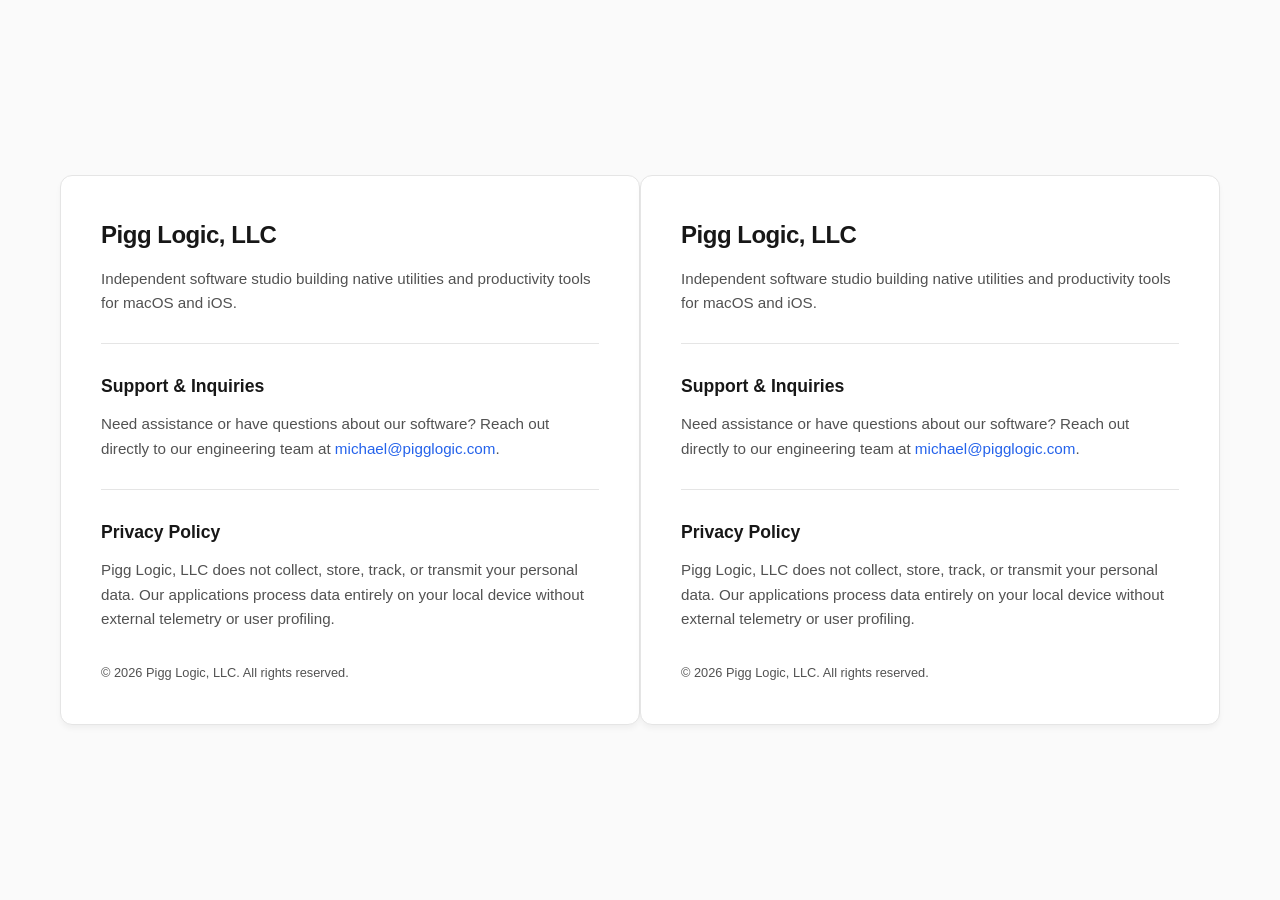
==== index.html @ 46b2660d "Add index.html for Pigg Logic, LLC This commit adds a new HTML file for Pigg Logic, LLC, including s" ====
<!DOCTYPE html>
<html lang="en">
<head>
  <meta charset="UTF-8">
  <meta name="viewport" content="width=device-width, initial-scale=1.0">
  <title>Pigg Logic, LLC</title>
  <style>
    :root {
      --bg: #fafafa;
      --card-bg: #ffffff;
      --text: #171717;
      --text-muted: #525252;
      --border: #e5e5e5;
      --accent: #2563eb;
    }
    @media (prefers-color-scheme: dark) {
      :root {
        --bg: #0f172a;
        --card-bg: #1e293b;
        --text: #f8fafc;
        --text-muted: #94a3b8;
        --border: #334155;
        --accent: #38bdf8;
      }
    }
    * {
      box-sizing: border-box;
      margin: 0;
      padding: 0;
    }
    body {
      font-family: -apple-system, BlinkMacSystemFont, "SF Pro Display", "Segoe UI", Roboto, Helvetica, Arial, sans-serif;
      background-color: var(--bg);
      color: var(--text);
      line-height: 1.6;
      display: flex;
      justify-content: center;
      align-items: center;
      min-height: 100vh;
      padding: 24px;
    }
    main {
      max-width: 580px;
      width: 100%;
      background: var(--card-bg);
      border: 1px solid var(--border);
      border-radius: 12px;
      padding: 40px;
      box-shadow: 0 4px 6px -1px rgba(0, 0, 0, 0.05);
    }
    header {
      margin-bottom: 24px;
    }
    h1 {
      font-size: 1.5rem;
      font-weight: 600;
      letter-spacing: -0.02em;
    }
    p {
      color: var(--text-muted);
      font-size: 0.95rem;
      margin-top: 12px;
    }
    hr {
      border: 0;
      border-top: 1px solid var(--border);
      margin: 28px 0;
    }
    h2 {
      font-size: 1.1rem;
      font-weight: 600;
      margin-bottom: 8px;
    }
    a {
      color: var(--accent);
      text-decoration: none;
    }
    a:hover {
      text-decoration: underline;
    }
    footer {
      margin-top: 32px;
      font-size: 0.8rem;
      color: var(--text-muted);
    }
  </style>
</head>
<body>
  <main>
    <header>
      <h1>Pigg Logic, LLC</h1>
      <p>Independent software studio building native utilities and productivity tools for macOS and iOS.</p>
    </header>

    <hr>

    <section id="support">
      <h2>Support & Inquiries</h2>
      <p>Need assistance or have questions about our software? Reach out directly to our engineering team at <a href="mailto:michael@pigglogic.com">michael@pigglogic.com</a>.</p>
    </section>

    <hr>

    <section id="privacy">
      <h2>Privacy Policy</h2>
      <p>Pigg Logic, LLC does not collect, store, track, or transmit your personal data. Our applications process data entirely on your local device without external telemetry or user profiling.</p>
    </section>

    <footer>
      &copy; 2026 Pigg Logic, LLC. All rights reserved.
    </footer>
  </main>
</body>
</html><!DOCTYPE html>
<html lang="en">
<head>
  <meta charset="UTF-8">
  <meta name="viewport" content="width=device-width, initial-scale=1.0">
  <title>Pigg Logic, LLC</title>
  <style>
    :root {
      --bg: #fafafa;
      --card-bg: #ffffff;
      --text: #171717;
      --text-muted: #525252;
      --border: #e5e5e5;
      --accent: #2563eb;
    }
    @media (prefers-color-scheme: dark) {
      :root {
        --bg: #0f172a;
        --card-bg: #1e293b;
        --text: #f8fafc;
        --text-muted: #94a3b8;
        --border: #334155;
        --accent: #38bdf8;
      }
    }
    * {
      box-sizing: border-box;
      margin: 0;
      padding: 0;
    }
    body {
      font-family: -apple-system, BlinkMacSystemFont, "SF Pro Display", "Segoe UI", Roboto, Helvetica, Arial, sans-serif;
      background-color: var(--bg);
      color: var(--text);
      line-height: 1.6;
      display: flex;
      justify-content: center;
      align-items: center;
      min-height: 100vh;
      padding: 24px;
    }
    main {
      max-width: 580px;
      width: 100%;
      background: var(--card-bg);
      border: 1px solid var(--border);
      border-radius: 12px;
      padding: 40px;
      box-shadow: 0 4px 6px -1px rgba(0, 0, 0, 0.05);
    }
    header {
      margin-bottom: 24px;
    }
    h1 {
      font-size: 1.5rem;
      font-weight: 600;
      letter-spacing: -0.02em;
    }
    p {
      color: var(--text-muted);
      font-size: 0.95rem;
      margin-top: 12px;
    }
    hr {
      border: 0;
      border-top: 1px solid var(--border);
      margin: 28px 0;
    }
    h2 {
      font-size: 1.1rem;
      font-weight: 600;
      margin-bottom: 8px;
    }
    a {
      color: var(--accent);
      text-decoration: none;
    }
    a:hover {
      text-decoration: underline;
    }
    footer {
      margin-top: 32px;
      font-size: 0.8rem;
      color: var(--text-muted);
    }
  </style>
</head>
<body>
  <main>
    <header>
      <h1>Pigg Logic, LLC</h1>
      <p>Independent software studio building native utilities and productivity tools for macOS and iOS.</p>
    </header>

    <hr>

    <section id="support">
      <h2>Support & Inquiries</h2>
      <p>Need assistance or have questions about our software? Reach out directly to our engineering team at <a href="mailto:michael@pigglogic.com">michael@pigglogic.com</a>.</p>
    </section>

    <hr>

    <section id="privacy">
      <h2>Privacy Policy</h2>
      <p>Pigg Logic, LLC does not collect, store, track, or transmit your personal data. Our applications process data entirely on your local device without external telemetry or user profiling.</p>
    </section>

    <footer>
      &copy; 2026 Pigg Logic, LLC. All rights reserved.
    </footer>
  </main>
</body>
</html>
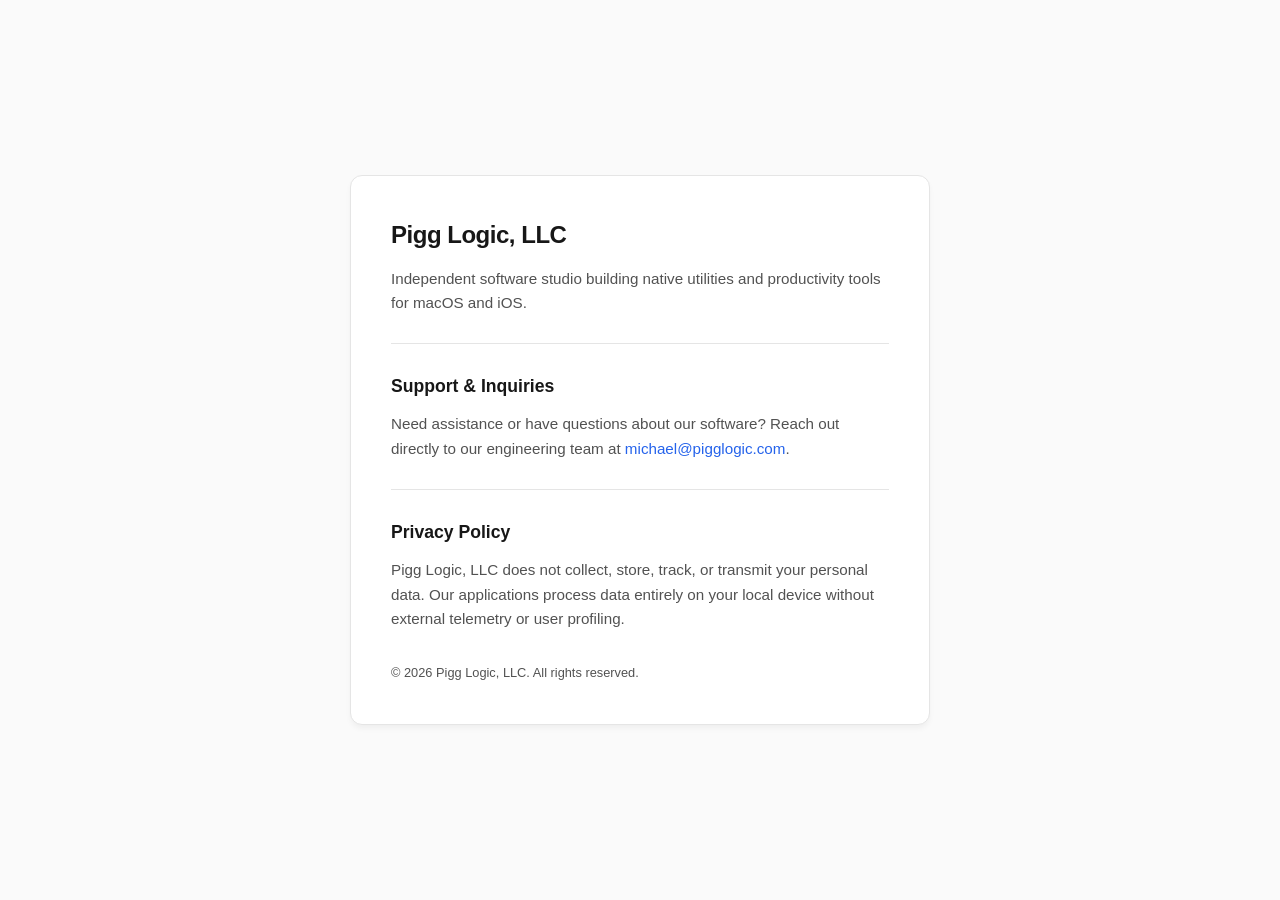
==== commit 5ad06d10: "Fix paste duplication" ====
--- a/index.html
+++ b/index.html
@@ -111,117 +111,4 @@
     </footer>
   </main>
 </body>
-</html><!DOCTYPE html>
-<html lang="en">
-<head>
-  <meta charset="UTF-8">
-  <meta name="viewport" content="width=device-width, initial-scale=1.0">
-  <title>Pigg Logic, LLC</title>
-  <style>
-    :root {
-      --bg: #fafafa;
-      --card-bg: #ffffff;
-      --text: #171717;
-      --text-muted: #525252;
-      --border: #e5e5e5;
-      --accent: #2563eb;
-    }
-    @media (prefers-color-scheme: dark) {
-      :root {
-        --bg: #0f172a;
-        --card-bg: #1e293b;
-        --text: #f8fafc;
-        --text-muted: #94a3b8;
-        --border: #334155;
-        --accent: #38bdf8;
-      }
-    }
-    * {
-      box-sizing: border-box;
-      margin: 0;
-      padding: 0;
-    }
-    body {
-      font-family: -apple-system, BlinkMacSystemFont, "SF Pro Display", "Segoe UI", Roboto, Helvetica, Arial, sans-serif;
-      background-color: var(--bg);
-      color: var(--text);
-      line-height: 1.6;
-      display: flex;
-      justify-content: center;
-      align-items: center;
-      min-height: 100vh;
-      padding: 24px;
-    }
-    main {
-      max-width: 580px;
-      width: 100%;
-      background: var(--card-bg);
-      border: 1px solid var(--border);
-      border-radius: 12px;
-      padding: 40px;
-      box-shadow: 0 4px 6px -1px rgba(0, 0, 0, 0.05);
-    }
-    header {
-      margin-bottom: 24px;
-    }
-    h1 {
-      font-size: 1.5rem;
-      font-weight: 600;
-      letter-spacing: -0.02em;
-    }
-    p {
-      color: var(--text-muted);
-      font-size: 0.95rem;
-      margin-top: 12px;
-    }
-    hr {
-      border: 0;
-      border-top: 1px solid var(--border);
-      margin: 28px 0;
-    }
-    h2 {
-      font-size: 1.1rem;
-      font-weight: 600;
-      margin-bottom: 8px;
-    }
-    a {
-      color: var(--accent);
-      text-decoration: none;
-    }
-    a:hover {
-      text-decoration: underline;
-    }
-    footer {
-      margin-top: 32px;
-      font-size: 0.8rem;
-      color: var(--text-muted);
-    }
-  </style>
-</head>
-<body>
-  <main>
-    <header>
-      <h1>Pigg Logic, LLC</h1>
-      <p>Independent software studio building native utilities and productivity tools for macOS and iOS.</p>
-    </header>
-
-    <hr>
-
-    <section id="support">
-      <h2>Support & Inquiries</h2>
-      <p>Need assistance or have questions about our software? Reach out directly to our engineering team at <a href="mailto:michael@pigglogic.com">michael@pigglogic.com</a>.</p>
-    </section>
-
-    <hr>
-
-    <section id="privacy">
-      <h2>Privacy Policy</h2>
-      <p>Pigg Logic, LLC does not collect, store, track, or transmit your personal data. Our applications process data entirely on your local device without external telemetry or user profiling.</p>
-    </section>
-
-    <footer>
-      &copy; 2026 Pigg Logic, LLC. All rights reserved.
-    </footer>
-  </main>
-</body>
 </html>
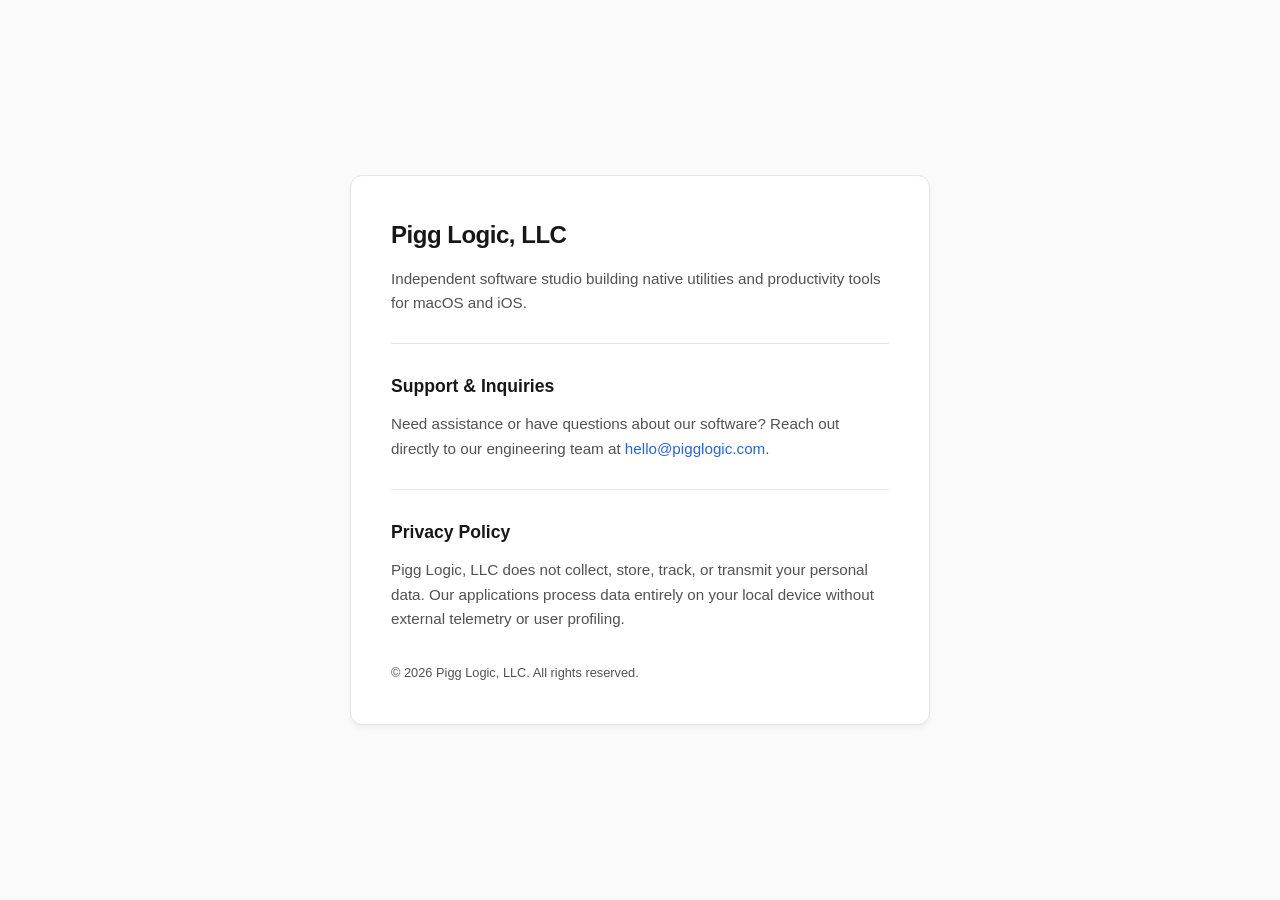
==== commit e43d8c25: "Update support email address in index.html" ====
--- a/index.html
+++ b/index.html
@@ -96,7 +96,7 @@
 
     <section id="support">
       <h2>Support & Inquiries</h2>
-      <p>Need assistance or have questions about our software? Reach out directly to our engineering team at <a href="mailto:michael@pigglogic.com">michael@pigglogic.com</a>.</p>
+      <p>Need assistance or have questions about our software? Reach out directly to our engineering team at <a href="mailto:hello@pigglogic.com">hello@pigglogic.com</a>.</p>
     </section>
 
     <hr>
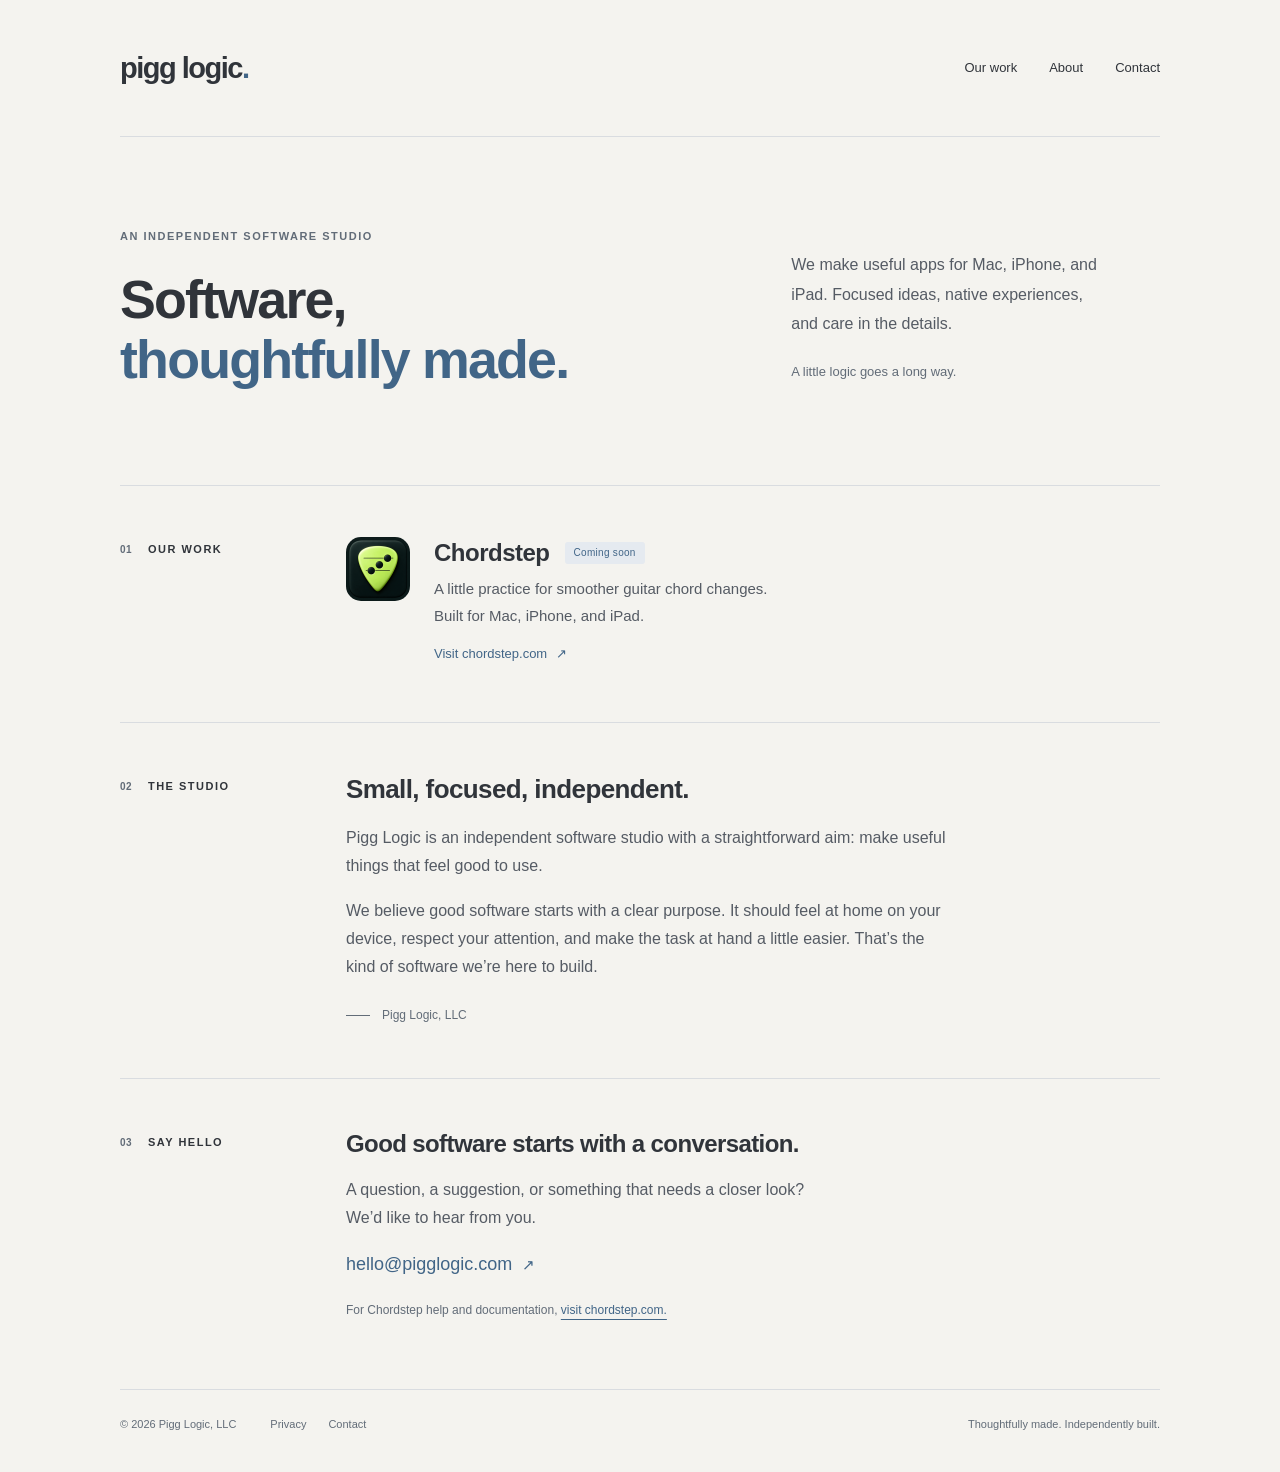
==== commit 2b7ad831: "Redesign Pigg Logic company website" ====
--- a/index.html
+++ b/index.html
@@ -1,114 +1,80 @@
 <!DOCTYPE html>
 <html lang="en">
 <head>
-  <meta charset="UTF-8">
-  <meta name="viewport" content="width=device-width, initial-scale=1.0">
-  <title>Pigg Logic, LLC</title>
-  <style>
-    :root {
-      --bg: #fafafa;
-      --card-bg: #ffffff;
-      --text: #171717;
-      --text-muted: #525252;
-      --border: #e5e5e5;
-      --accent: #2563eb;
-    }
-    @media (prefers-color-scheme: dark) {
-      :root {
-        --bg: #0f172a;
-        --card-bg: #1e293b;
-        --text: #f8fafc;
-        --text-muted: #94a3b8;
-        --border: #334155;
-        --accent: #38bdf8;
-      }
-    }
-    * {
-      box-sizing: border-box;
-      margin: 0;
-      padding: 0;
-    }
-    body {
-      font-family: -apple-system, BlinkMacSystemFont, "SF Pro Display", "Segoe UI", Roboto, Helvetica, Arial, sans-serif;
-      background-color: var(--bg);
-      color: var(--text);
-      line-height: 1.6;
-      display: flex;
-      justify-content: center;
-      align-items: center;
-      min-height: 100vh;
-      padding: 24px;
-    }
-    main {
-      max-width: 580px;
-      width: 100%;
-      background: var(--card-bg);
-      border: 1px solid var(--border);
-      border-radius: 12px;
-      padding: 40px;
-      box-shadow: 0 4px 6px -1px rgba(0, 0, 0, 0.05);
-    }
-    header {
-      margin-bottom: 24px;
-    }
-    h1 {
-      font-size: 1.5rem;
-      font-weight: 600;
-      letter-spacing: -0.02em;
-    }
-    p {
-      color: var(--text-muted);
-      font-size: 0.95rem;
-      margin-top: 12px;
-    }
-    hr {
-      border: 0;
-      border-top: 1px solid var(--border);
-      margin: 28px 0;
-    }
-    h2 {
-      font-size: 1.1rem;
-      font-weight: 600;
-      margin-bottom: 8px;
-    }
-    a {
-      color: var(--accent);
-      text-decoration: none;
-    }
-    a:hover {
-      text-decoration: underline;
-    }
-    footer {
-      margin-top: 32px;
-      font-size: 0.8rem;
-      color: var(--text-muted);
-    }
-  </style>
+  <meta charset="utf-8">
+  <meta name="viewport" content="width=device-width, initial-scale=1">
+  <meta name="color-scheme" content="light dark">
+  <meta name="theme-color" content="#f4f3ef" media="(prefers-color-scheme: light)">
+  <meta name="theme-color" content="#1f2227" media="(prefers-color-scheme: dark)">
+  <title>Pigg Logic — Independent software, thoughtfully made.</title>
+  <meta name="description" content="Pigg Logic is an independent software studio building thoughtful native apps for Mac, iPhone, and iPad.">
+  <link rel="canonical" href="https://pigglogic.com/">
+  <meta property="og:title" content="Pigg Logic — Independent software, thoughtfully made.">
+  <meta property="og:description" content="A small, independent studio building native apps for Mac, iPhone, and iPad.">
+  <meta property="og:type" content="website">
+  <meta property="og:url" content="https://pigglogic.com/">
+  <link rel="icon" href="/assets/favicon.svg" type="image/svg+xml">
+  <link rel="stylesheet" href="/assets/site.css">
 </head>
 <body>
-  <main>
-    <header>
-      <h1>Pigg Logic, LLC</h1>
-      <p>Independent software studio building native utilities and productivity tools for macOS and iOS.</p>
+  <a class="skip-link" href="#main">Skip to content</a>
+  <div class="site-shell">
+    <header class="site-header">
+      <a class="wordmark" href="/" aria-label="Pigg Logic home">pigg logic<span class="brand-period">.</span></a>
+      <nav aria-label="Main navigation">
+        <a href="#work">Our work</a>
+        <a href="#about">About</a>
+        <a href="#support">Contact</a>
+      </nav>
     </header>
-
-    <hr>
-
-    <section id="support">
-      <h2>Support & Inquiries</h2>
-      <p>Need assistance or have questions about our software? Reach out directly to our engineering team at <a href="mailto:hello@pigglogic.com">hello@pigglogic.com</a>.</p>
-    </section>
-
-    <hr>
-
-    <section id="privacy">
-      <h2>Privacy Policy</h2>
-      <p>Pigg Logic, LLC does not collect, store, track, or transmit your personal data. Our applications process data entirely on your local device without external telemetry or user profiling.</p>
-    </section>
-
-    <footer>
-      &copy; 2026 Pigg Logic, LLC. All rights reserved.
+    <main id="main" tabindex="-1">
+      <section class="intro" aria-labelledby="intro-heading">
+        <div>
+          <p class="eyebrow">An independent software studio</p>
+          <h1 id="intro-heading">Software,<br><span class="headline-accent">thoughtfully made.</span></h1>
+        </div>
+        <div class="intro-note">
+          <p>We make useful apps for Mac, iPhone, and iPad. Focused ideas, native experiences, and care in the details.</p>
+          <p class="small-note">A little logic goes a long way.</p>
+        </div>
+      </section>
+      <section class="editorial-section" id="work" aria-labelledby="work-heading">
+        <div class="section-label"><span class="section-number" aria-hidden="true">01</span><h2 id="work-heading">Our work</h2></div>
+        <div>
+          <article class="app-listing">
+            <a class="app-icon-link" href="https://chordstep.com/" aria-label="Visit the Chordstep website"><img class="app-icon" src="/assets/chordstep-icon.png" alt="" width="64" height="64"></a>
+            <div class="app-copy">
+              <div class="app-heading"><h3><a href="https://chordstep.com/">Chordstep</a></h3><span class="release-status">Coming soon</span></div>
+              <p>A little practice for smoother guitar chord changes.<br class="desktop-break"> Built for Mac, iPhone, and iPad.</p>
+              <a class="text-link" href="https://chordstep.com/">Visit chordstep.com <span aria-hidden="true">↗</span></a>
+            </div>
+          </article>
+        </div>
+      </section>
+      <section class="editorial-section" id="about" aria-labelledby="about-heading">
+        <div class="section-label"><span class="section-number" aria-hidden="true">02</span><h2 id="about-heading">The studio</h2></div>
+        <div class="prose studio-copy">
+          <h3 class="section-title">Small, focused, independent.</h3>
+          <p>Pigg Logic is an independent software studio with a straightforward aim: make useful things that feel good to use.</p>
+          <p>We believe good software starts with a clear purpose. It should feel at home on your device, respect your attention, and make the task at hand a little easier. That’s the kind of software we’re here to build.</p>
+          <p class="studio-signoff"><span class="small-rule" aria-hidden="true"></span>Pigg Logic, LLC</p>
+        </div>
+      </section>
+      <section class="editorial-section contact-section" id="support" aria-labelledby="contact-heading">
+        <div class="section-label"><span class="section-number" aria-hidden="true">03</span><h2 id="contact-heading">Say hello</h2></div>
+        <div class="prose">
+          <h3 class="section-title">Good software starts with a conversation.</h3>
+          <p>A question, a suggestion, or something that needs a closer look?<br class="desktop-break"> We’d like to hear from you.</p>
+          <a class="email-link" href="mailto:hello@pigglogic.com">hello@pigglogic.com <span aria-hidden="true">↗</span></a>
+          <p class="support-note">For Chordstep help and documentation, <a class="inline-link" href="https://chordstep.com/">visit chordstep.com.</a></p>
+        </div>
+      </section>
+    </main>
+    <footer class="site-footer">
+      <p>© 2026 Pigg Logic, LLC</p>
+      <div class="footer-links"><a href="/privacy/" id="privacy">Privacy</a><a href="mailto:hello@pigglogic.com">Contact</a></div>
+      <p class="footer-note">Thoughtfully made. Independently built.</p>
     </footer>
-  </main>
+  </div>
 </body>
 </html>
--- a/assets/site.css
+++ b/assets/site.css
@@ -0,0 +1,161 @@
+/* System fonts and local assets keep the site self-contained. */
+:root {
+  color-scheme: light dark;
+  --paper: #f4f3ef;
+  --ink: #30343a;
+  --body: #555b64;
+  --muted: #626c78;
+  --accent: #416587;
+  --accent-wash: #e5eaf0;
+  --rule: #d9dce0;
+  --selection: #d4e0ec;
+  --sans: -apple-system, BlinkMacSystemFont, "Segoe UI", "Helvetica Neue", Helvetica, Arial, sans-serif;
+}
+@media (prefers-color-scheme: dark) {
+  :root {
+    --paper: #1f2227;
+    --ink: #efeee9;
+    --body: #bfc4cc;
+    --muted: #9fa9b6;
+    --accent: #9cb8d1;
+    --accent-wash: #2b3948;
+    --rule: #3a414a;
+    --selection: #344d65;
+  }
+}
+* { box-sizing: border-box; }
+html { scroll-padding-top: 32px; }
+body { margin: 0; background: var(--paper); color: var(--ink); font-family: var(--sans); font-size: 16px; line-height: 1.75; -webkit-font-smoothing: antialiased; }
+::selection { background: var(--selection); color: var(--ink); }
+a { color: inherit; text-decoration-thickness: 1px; text-underline-offset: 5px; }
+a:hover { color: var(--accent); }
+a:focus-visible { outline: 2px solid var(--accent); outline-offset: 6px; border-radius: 2px; }
+img { display: block; max-width: 100%; height: auto; }
+h1, h2, h3, p { margin: 0; }
+main:focus { outline: none; }
+.site-shell { width: min(100% - 112px, 1040px); margin-inline: auto; }
+.site-header { min-height: 137px; display: flex; align-items: center; justify-content: space-between; gap: 32px; border-bottom: 1px solid var(--rule); }
+.wordmark { color: var(--ink); font-size: 29px; line-height: 1.2; font-weight: 730; letter-spacing: -1.5px; text-decoration: none; white-space: nowrap; }
+.brand-period { color: var(--accent); }
+.site-header nav { display: flex; align-items: center; gap: 32px; font-size: 13px; }
+.site-header nav a { text-decoration: none; }
+.site-header nav a:hover, .site-header nav a[aria-current="page"] { text-decoration: underline; }
+.site-header nav span { display: inline-block; margin-left: 3px; color: var(--muted); }
+.skip-link { position: fixed; top: 12px; left: 12px; padding: 10px 18px; background: var(--ink); color: var(--paper); transform: translateY(-160%); z-index: 10; }
+.skip-link:focus { transform: translateY(0); color: var(--paper); }
+.intro { display: grid; grid-template-columns: 1.3fr 0.8fr; gap: 72px; padding-block: 91px 95px; align-items: end; }
+.eyebrow, .section-label { font-size: 11px; line-height: 1.5; letter-spacing: 1.5px; text-transform: uppercase; font-weight: 550; }
+.eyebrow { margin-bottom: 24px; color: var(--muted); }
+h1 { font-size: clamp(38px, 4.2vw, 56px); line-height: 1.13; letter-spacing: -1.8px; font-weight: 600; }
+.headline-accent { color: var(--accent); }
+.intro-note { padding-bottom: 6px; color: var(--body); font-size: 16px; line-height: 1.85; max-width: 310px; }
+.intro-note .small-note { margin-top: 21px; color: var(--muted); font-size: 13px; }
+.editorial-section { display: grid; grid-template-columns: 190px minmax(0, 1fr); gap: 36px; padding-block: 48px 52px; border-top: 1px solid var(--rule); scroll-margin-top: 24px; }
+.section-label { display: flex; align-items: baseline; gap: 16px; padding-top: 7px; color: var(--muted); }
+.section-label h2 { font: inherit; color: var(--ink); }
+.section-number { font-size: 10px; letter-spacing: 0.4px; font-variant-numeric: tabular-nums; }
+.app-listing { display: flex; align-items: flex-start; gap: 24px; padding-block: 3px; }
+.app-icon-link { flex-shrink: 0; border-radius: 15px; }
+.app-icon { width: 64px; border-radius: 15px; }
+.app-heading { display: flex; flex-wrap: wrap; align-items: center; gap: 15px; margin-bottom: 7px; }
+.app-heading h3 { font-weight: 600; font-size: 24px; line-height: 1.3; letter-spacing: -0.5px; }
+.app-heading a { text-decoration: none; }
+.release-status { display: inline-block; width: fit-content; padding: 3px 9px; background: var(--accent-wash); color: var(--accent); font-size: 10px; letter-spacing: 0.3px; line-height: 1.6; border-radius: 3px; white-space: nowrap; }
+.app-copy p { color: var(--body); font-size: 15px; line-height: 1.8; }
+.text-link { display: inline-block; margin-top: 14px; color: var(--accent); font-size: 13px; font-weight: 500; text-decoration: none; }
+.text-link:hover { text-decoration: underline; }
+.text-link span { margin-left: 5px; }
+.section-title { color: var(--ink); font-size: 26px; line-height: 1.4; font-weight: 600; letter-spacing: -0.6px; margin-bottom: 16px; }
+.prose { color: var(--body); max-width: 655px; }
+.prose p + p { margin-top: 17px; }
+.studio-copy { max-width: 610px; }
+.studio-copy .studio-signoff { display: flex; align-items: center; gap: 12px; margin-top: 24px; color: var(--muted); font-size: 12px; }
+.small-rule { width: 24px; height: 1px; background: var(--muted); }
+.contact-section { padding-bottom: 68px; }
+.contact-section .section-title { font-size: 24px; }
+.email-link { display: inline-block; margin-top: 17px; color: var(--accent); font-size: 18px; text-decoration: none; }
+.email-link:hover { text-decoration: underline; }
+.email-link span { margin-left: 5px; font-size: 15px; }
+.prose .support-note { margin-top: 19px; font-size: 12px; color: var(--muted); }
+.inline-link { color: var(--accent); }
+.site-footer { display: flex; flex-wrap: wrap; align-items: center; column-gap: 34px; row-gap: 14px; padding-block: 25px 38px; border-top: 1px solid var(--rule); color: var(--muted); font-size: 11px; }
+.footer-links { display: flex; gap: 22px; }
+.footer-links a { text-decoration: none; }
+.footer-links a:hover { text-decoration: underline; }
+.footer-note { margin-left: auto; font-size: 11px; }
+/* Interior pages retain the masthead and use a quiet reading column. */
+.reading-page { max-width: 700px; margin-inline: auto; padding-block: 68px 80px; }
+.breadcrumb { margin-bottom: 32px; font-size: 12px; color: var(--muted); }
+.breadcrumb a { text-decoration: none; }
+.breadcrumb a:hover { text-decoration: underline; }
+.breadcrumb span { margin-inline: 9px; color: var(--muted); }
+.reading-page h1 { font-size: clamp(38px, 4.2vw, 52px); letter-spacing: -1.4px; }
+.page-lede { color: var(--body); font-size: 19px; line-height: 1.75; margin-top: 22px; max-width: 620px; }
+.page-meta { color: var(--muted); font-size: 12px; margin-top: 18px; }
+.article-body { margin-top: 39px; color: var(--body); }
+.article-body h2 { color: var(--ink); font-size: 23px; font-weight: 600; letter-spacing: -0.4px; line-height: 1.4; margin-block: 35px 12px; }
+.article-body p + p { margin-top: 16px; }
+.article-body ul { padding-left: 23px; margin-block: 16px; }
+.article-body li + li { margin-top: 7px; }
+.article-body a { color: var(--accent); }
+.back-link { display: inline-block; margin-top: 39px; color: var(--accent); font-size: 13px; }
+@media (min-width: 1500px) {
+  .site-shell { max-width: 1080px; }
+  .intro { padding-block: 105px; }
+}
+@media (max-width: 820px) {
+  .site-shell { width: calc(100% - 64px); }
+  .site-header { min-height: 108px; }
+  .intro { gap: 36px; grid-template-columns: 1.2fr 1fr; padding-block: 64px; }
+  h1 { font-size: 38px; letter-spacing: -1.3px; }
+  .intro-note { font-size: 15px; }
+  .editorial-section { grid-template-columns: 130px minmax(0, 1fr); gap: 24px; }
+  .section-label { gap: 11px; font-size: 10px; }
+  .app-heading { gap: 10px; }
+  .app-listing { gap: 18px; }
+  .app-icon { width: 56px; }
+  .section-title, .contact-section .section-title { font-size: 24px; }
+  .desktop-break { display: none; }
+  .footer-note { width: 100%; margin-left: 0; }
+}
+@media (max-width: 580px) {
+  .site-shell { width: calc(100% - 44px); }
+  .site-header { min-height: 94px; gap: 18px; }
+  .wordmark { font-size: 25px; letter-spacing: -1.3px; }
+  .site-header nav { gap: 18px; font-size: 11px; }
+  .site-header nav span { display: none; }
+  .intro { display: block; padding-block: 51px 47px; }
+  .eyebrow { font-size: 10px; margin-bottom: 22px; letter-spacing: 1.2px; }
+  h1 { font-size: clamp(29px, 8.5vw, 44px); letter-spacing: -1.1px; }
+  .intro-note { max-width: 340px; padding-bottom: 0; margin-top: 26px; }
+  .intro-note .small-note { margin-top: 13px; font-size: 13px; }
+  .editorial-section { display: block; padding-block: 30px 35px; }
+  .section-label { padding: 0; margin-bottom: 24px; gap: 13px; font-size: 10px; }
+  .app-listing { gap: 17px; }
+  .app-icon { width: 50px; border-radius: 12px; }
+  .app-heading { gap: 10px; }
+  .app-heading h3 { font-size: 23px; }
+  .release-status { font-size: 9px; padding: 2px 7px; }
+  .app-copy p { font-size: 14px; }
+  .prose { font-size: 15px; }
+  .section-title, .contact-section .section-title { font-size: 23px; }
+  .contact-section { padding-bottom: 40px; }
+  .email-link { font-size: 17px; }
+  .site-footer { gap: 16px 24px; font-size: 10px; padding-block: 22px 30px; }
+  .footer-links { gap: 17px; }
+  .footer-note { font-size: 11px; }
+  .reading-page { padding-block: 35px 52px; }
+  .breadcrumb { margin-bottom: 27px; }
+  .reading-page h1 { font-size: clamp(32px, 8.5vw, 42px); }
+  .page-lede { font-size: 17px; }
+  .article-body { margin-top: 29px; font-size: 15px; }
+  .article-body h2 { font-size: 22px; }
+}
+@media (max-width: 360px) {
+  .site-header nav { gap: 12px; font-size: 10px; }
+  .wordmark { font-size: 23px; }
+  .app-heading { align-items: flex-start; flex-direction: column; gap: 7px; }
+}
+@media (prefers-reduced-motion: no-preference) {
+  a { transition: color 140ms ease; }
+}
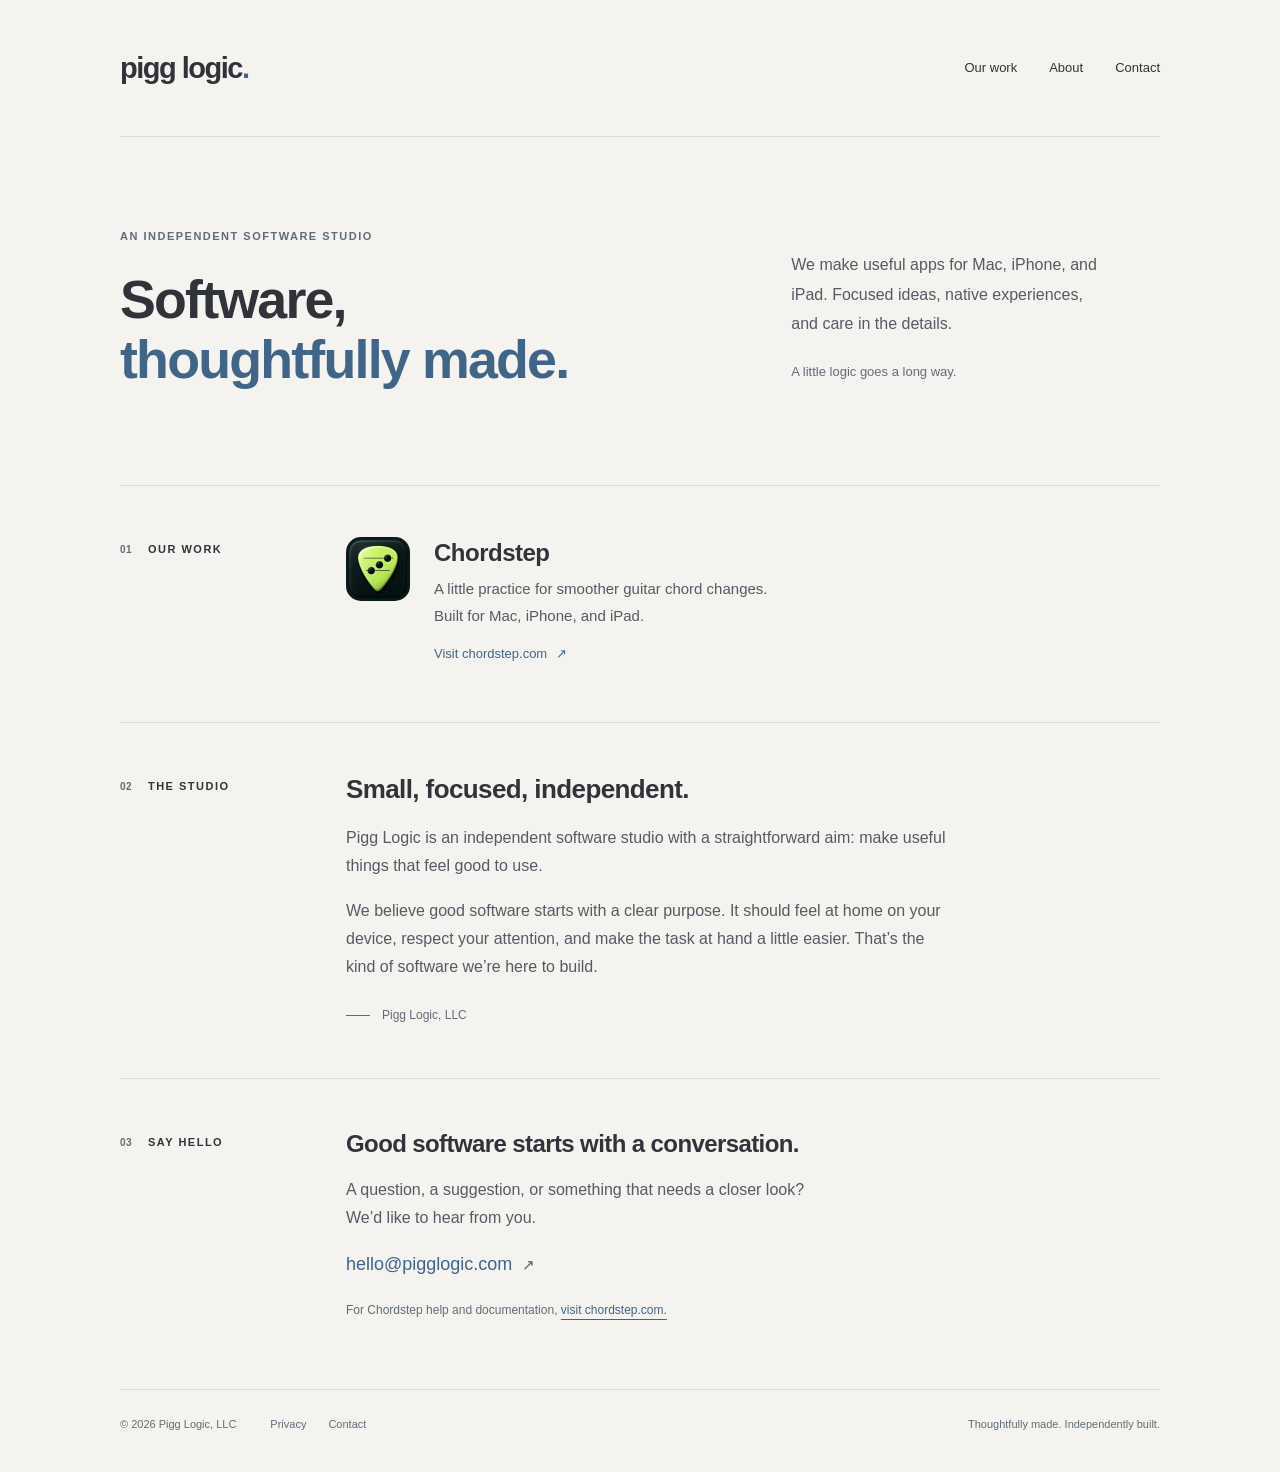
==== commit 59c1334e: "Remove Chordstep coming soon label" ====
--- a/index.html
+++ b/index.html
@@ -44,7 +44,7 @@
           <article class="app-listing">
             <a class="app-icon-link" href="https://chordstep.com/" aria-label="Visit the Chordstep website"><img class="app-icon" src="/assets/chordstep-icon.png" alt="" width="64" height="64"></a>
             <div class="app-copy">
-              <div class="app-heading"><h3><a href="https://chordstep.com/">Chordstep</a></h3><span class="release-status">Coming soon</span></div>
+              <div class="app-heading"><h3><a href="https://chordstep.com/">Chordstep</a></h3></div>
               <p>A little practice for smoother guitar chord changes.<br class="desktop-break"> Built for Mac, iPhone, and iPad.</p>
               <a class="text-link" href="https://chordstep.com/">Visit chordstep.com <span aria-hidden="true">↗</span></a>
             </div>
--- a/assets/site.css
+++ b/assets/site.css
@@ -60,7 +60,6 @@
 .app-heading { display: flex; flex-wrap: wrap; align-items: center; gap: 15px; margin-bottom: 7px; }
 .app-heading h3 { font-weight: 600; font-size: 24px; line-height: 1.3; letter-spacing: -0.5px; }
 .app-heading a { text-decoration: none; }
-.release-status { display: inline-block; width: fit-content; padding: 3px 9px; background: var(--accent-wash); color: var(--accent); font-size: 10px; letter-spacing: 0.3px; line-height: 1.6; border-radius: 3px; white-space: nowrap; }
 .app-copy p { color: var(--body); font-size: 15px; line-height: 1.8; }
 .text-link { display: inline-block; margin-top: 14px; color: var(--accent); font-size: 13px; font-weight: 500; text-decoration: none; }
 .text-link:hover { text-decoration: underline; }
@@ -135,7 +134,6 @@
   .app-icon { width: 50px; border-radius: 12px; }
   .app-heading { gap: 10px; }
   .app-heading h3 { font-size: 23px; }
-  .release-status { font-size: 9px; padding: 2px 7px; }
   .app-copy p { font-size: 14px; }
   .prose { font-size: 15px; }
   .section-title, .contact-section .section-title { font-size: 23px; }
